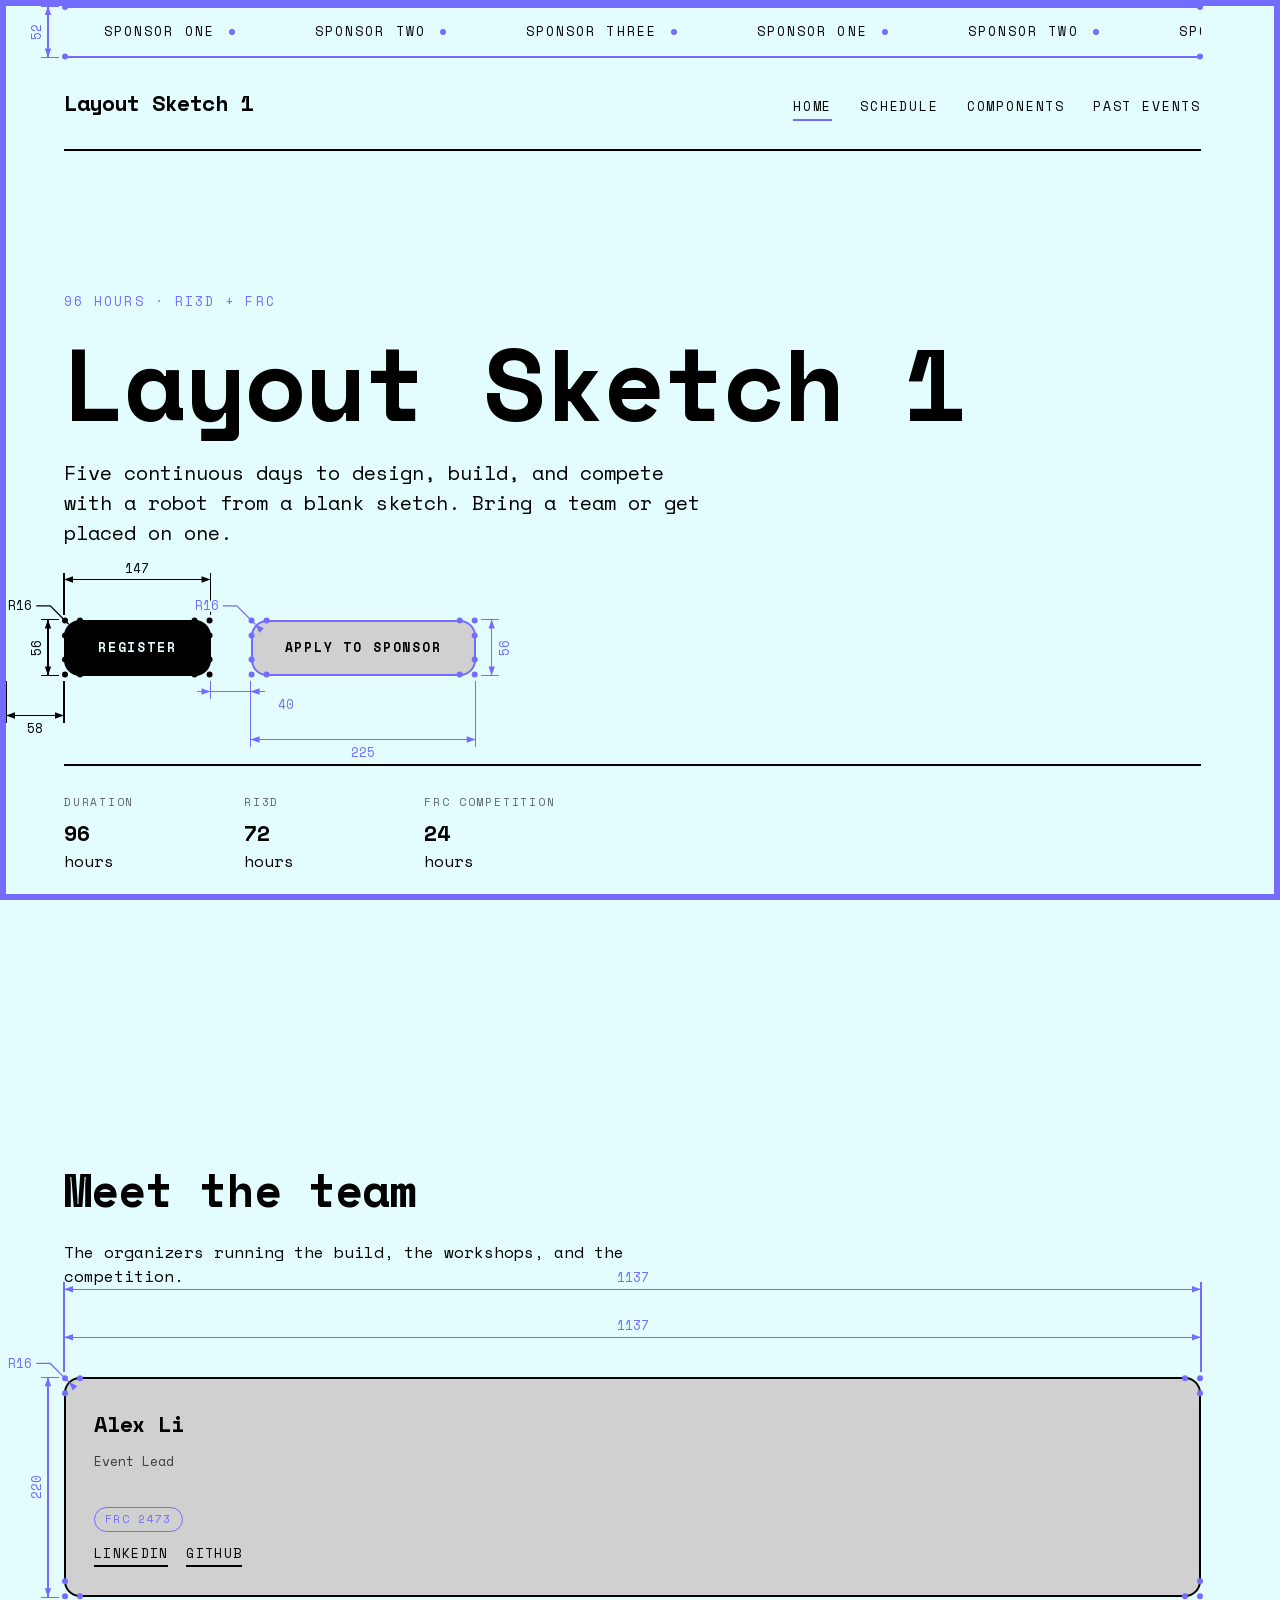
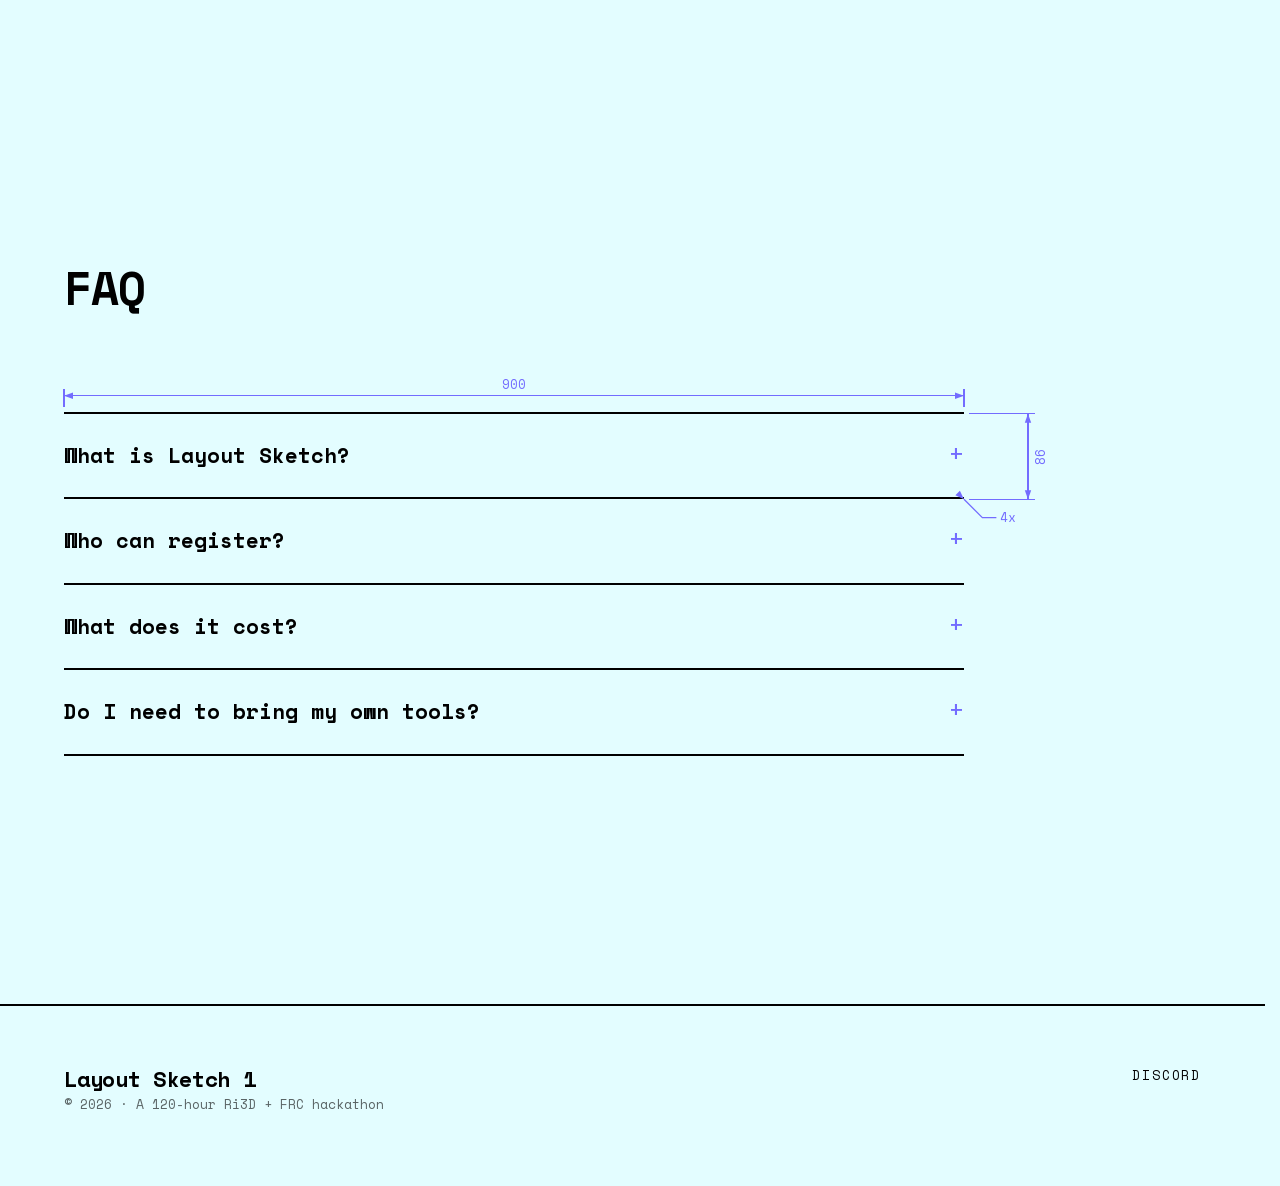
==== index.html @ 56ba16d6 "create site" ====
<!doctype html>
<html lang="en">
<head>
<meta charset="utf-8">
<meta name="viewport" content="width=device-width, initial-scale=1">
<title>Layout Sketch 1</title>
<meta name="description" content="Layout Sketch 1 is a 96-hour Ri3D and FRC competition hackathon. Register to compete or apply to sponsor.">
<link rel="icon" href="data:,">
<link rel="preload" as="font" type="font/woff2" href="assets/fonts/space-mono-400.woff2" crossorigin>
<link rel="stylesheet" href="assets/css/tokens.css">
<link rel="stylesheet" href="assets/css/base.css">
<link rel="stylesheet" href="assets/css/sketch.css">
<link rel="stylesheet" href="assets/css/pages.css">
</head>
<body>
<div class="sk-frame"></div>
<a class="skip-link" href="#main">Skip to content</a>

<div class="wrap">
  <!-- The track translates continuously, so the *wrapper* carries the
       annotation: dimensioning the moving track would repaint every frame and
       produce numbers that change 60 times a second. -->
  <div class="marquee" id="sponsor-marquee"
       data-dim data-dim-mode="fluid" data-dim-size="h"
       data-dim-side="h:left" data-dim-radius="none"
       data-dim-priority="5" data-dim-vw="1024+">
    <div class="marquee__track" data-marquee-track aria-label="Event sponsors"></div>
  </div>

  <header class="site-nav">
    <a class="site-nav__brand" href="index.html" data-site-name>Layout Sketch 1</a>
    <nav class="site-nav__links" data-nav aria-label="Primary"></nav>
  </header>
</div>

<main id="main">
  <section class="hero wrap">
    <p class="t-mono-caps hero__eyebrow">96 hours &middot; Ri3D + FRC</p>
    <h1 class="t-xl hero__title" id="hero-title">Layout&nbsp;Sketch&nbsp;1</h1>
    <p class="hero__lede">
      Five continuous days to design, build, and compete with a robot from a
      blank sketch. Bring a team or get placed on one.
    </p>

    <div class="hero__actions">
      <a class="sk-btn sk-btn--primary" href="#register" id="btn-register"
         data-dim data-dim-mode="fixed" data-dim-priority="5"
         data-dim-from="left:page">Register</a>

      <a class="sk-btn sk-btn--fluid" href="#sponsor" id="btn-sponsor"
         data-dim data-dim-mode="fluid" data-dim-priority="5"
         data-dim-side="w:bottom h:right"
         data-dim-from="left:#btn-register">Apply to sponsor</a>
    </div>

    <dl class="hero__meta">
      <div><dt>Duration</dt><dd>96</dd> hours</dd></div>
      <div><dt>Ri3D</dt><dd>72</dd> hours</dd></div>
      <div><dt>FRC Competition</dt><dd>24</dd> hours</dd></div>
    </dl>
  </section>

  <section class="section wrap" id="team">
    <div class="section__head">
      <h2>Meet the team</h2>
      <p>The organizers running the build, the workshops, and the competition.</p>
    </div>
    <!-- Repeated cards collapse to one annotated instance plus the grid
         pitch — twelve stacked copies of the same numbers is unreadable. -->
    <ul class="team-grid" id="team-grid" data-dim-repeat="first"
        data-dim data-dim-mode="fluid" data-dim-size="w"
        data-dim-radius="none" data-dim-dots="none" data-dim-priority="4"
        data-dim-vw="1024+"></ul>
  </section>

  <section class="section wrap" id="faq">
    <div class="section__head">
      <h2>FAQ</h2>
    </div>
    <div class="faq-list" id="faq-list" data-dim-repeat="first"
         data-dim data-dim-mode="fluid" data-dim-size="w"
         data-dim-radius="none" data-dim-dots="none" data-dim-priority="3"
         data-dim-vw="1024+"></div>
  </section>
</main>

<footer class="site-footer">
  <div class="wrap site-footer__inner">
    <div>
      <p class="t-lg" data-site-name>Layout Sketch 1</p>
      <p class="t-sm t-dim">&copy; <span data-year></span> &middot; A 120-hour Ri3D + FRC hackathon</p>
    </div>
    <ul class="site-footer__links" data-socials></ul>
  </div>
</footer>

<template id="tpl-team-card">
  <li class="team-card" data-dim-child
      data-dim-mode="fluid" data-dim-size="w,h" data-dim-priority="4"
      data-dim-side="w:top h:left">
    <p class="team-card__name" data-slot="name"></p>
    <p class="team-card__role" data-slot="role"></p>
    <p class="team-card__program"><span class="sk-tag sk-tag--fluid" data-slot="program"></span></p>
    <p class="team-card__links">
      <a data-slot="linkedin"></a>
      <a data-slot="github"></a>
    </p>
  </li>
</template>

<script type="module">
  import { render } from './assets/js/pages/landing.js';
  import Sketch from './assets/js/sketch/index.js';

  // Content first, annotations second: annotating before the JSON lands
  // would measure empty containers and flash the wrong numbers.
  await render();
  Sketch.init();
</script>
</body>
</html>
---- assets/css/tokens.css ----
:root {
  /* Palette — from the Layout Sketch logo */
  --sk-bg: #E3FDFF;
  --sk-fill: #D0D0D0;
  --sk-ink: #000000;
  --sk-fluid: #736CFF;
  --sk-warn: #E20000;

  /* Sketch geometry */
  --sk-stroke: 2px;
  --sk-radius: 16px;
  --sk-radius-lg: 32px;
  --sk-frame: 6px;

  /* Rhythm */
  --sk-gap: 24px;
  --sk-gutter: 64px;
  --sk-measure: 1200px;

  /* Type */
  --sk-font: "Space Mono", ui-monospace, SFMono-Regular, Menlo, monospace;
  --sk-fs-sm: 13px;
  --sk-fs: 16px;
  --sk-fs-lg: 22px;
  --sk-fs-xl: clamp(38px, 8vw, 104px);
}

/* Annotation gutters shrink on narrow viewports so dimension lanes still fit. */
@media (max-width: 1024px) {
  :root { --sk-gutter: 40px; }
}
@media (max-width: 768px) {
  :root { --sk-gutter: 24px; }
}
---- assets/css/base.css ----
@font-face {
  font-family: "Space Mono";
  font-style: normal;
  font-weight: 400;
  font-display: swap;
  src: url("../fonts/space-mono-400.woff2") format("woff2");
}
@font-face {
  font-family: "Space Mono";
  font-style: normal;
  font-weight: 700;
  font-display: swap;
  src: url("../fonts/space-mono-700.woff2") format("woff2");
}

*, *::before, *::after { box-sizing: border-box; }

html {
  /* Reserve the scrollbar: without this, a scrollbar appearing mid-session
     reflows the page and every measured dimension changes at once. */
  scrollbar-gutter: stable;
  -webkit-text-size-adjust: 100%;
}

body {
  margin: 0;
  background: var(--sk-bg);
  color: var(--sk-ink);
  font-family: var(--sk-font);
  font-size: var(--sk-fs);
  line-height: 1.5;
  overflow-x: hidden;
}

h1, h2, h3, h4, p, figure, ul, ol, dl, dd { margin: 0; }
ul, ol { padding: 0; list-style: none; }
img, svg { display: block; max-width: 100%; }
a { color: inherit; }
button { font: inherit; color: inherit; }

:where(a, button, summary, input, [tabindex]):focus-visible {
  outline: var(--sk-stroke) solid var(--sk-fluid);
  outline-offset: 3px;
}

/* Type scale */
.t-xl { font-size: var(--sk-fs-xl); font-weight: 700; line-height: 0.92; letter-spacing: -0.03em; }
.t-lg { font-size: var(--sk-fs-lg); font-weight: 700; letter-spacing: -0.01em; }
.t-sm { font-size: var(--sk-fs-sm); }
.t-mono-caps {
  font-size: var(--sk-fs-sm);
  text-transform: uppercase;
  letter-spacing: 0.16em;
}
.t-dim { opacity: 0.6; }

/* Layout */
.wrap {
  width: min(100% - (var(--sk-gutter) * 2), var(--sk-measure));
  margin-inline: auto;
}
.section { padding-block: clamp(64px, 10vw, 140px); }
.stack > * + * { margin-top: var(--sk-gap); }

.skip-link {
  position: absolute;
  left: -9999px;
}
.skip-link:focus {
  left: var(--sk-gutter);
  top: var(--sk-gutter);
  z-index: 10000;
  padding: 12px 20px;
  background: var(--sk-bg);
  border: var(--sk-stroke) solid var(--sk-ink);
}

.visually-hidden {
  position: absolute;
  width: 1px; height: 1px;
  margin: -1px; padding: 0;
  overflow: hidden;
  clip-path: inset(50%);
  white-space: nowrap;
}
---- assets/css/sketch.css ----
/* ---------------------------------------------------------------
   Sketch surfaces — the CAD look shared by buttons, cards, images
   --------------------------------------------------------------- */

.sk {
  background: var(--sk-fill);
  border: var(--sk-stroke) solid var(--sk-ink);
  border-radius: var(--sk-radius);
}

/* Elements whose geometry tracks the viewport are drawn in undefined blue,
   matching the colour of their dimension lines. */
.sk--fluid { border-color: var(--sk-fluid); }

.sk--hollow { background: transparent; }
.sk--lg { border-radius: var(--sk-radius-lg); }

/* Buttons. Note: no transform-based hover states anywhere on annotated
   elements — getBoundingClientRect is post-transform, so a scale() hover
   would make the dimension labels jump. */
.sk-btn {
  display: inline-flex;
  align-items: center;
  justify-content: center;
  gap: 10px;
  min-height: 56px;
  padding: 0 32px;
  background: var(--sk-fill);
  border: var(--sk-stroke) solid var(--sk-ink);
  border-radius: var(--sk-radius);
  font-weight: 700;
  font-size: var(--sk-fs-sm);
  text-transform: uppercase;
  letter-spacing: 0.14em;
  text-decoration: none;
  cursor: pointer;
  transition: background-color 120ms linear, color 120ms linear;
}
.sk-btn:hover { background: var(--sk-ink); color: var(--sk-bg); }
.sk-btn--primary { background: var(--sk-ink); color: var(--sk-bg); }
.sk-btn--primary:hover { background: var(--sk-fill); color: var(--sk-ink); }
.sk-btn--fluid { border-color: var(--sk-fluid); }
.sk-btn--fluid:hover { background: var(--sk-fluid); color: var(--sk-bg); }

/* The #736CFF page frame from the logo. Also the `page` target for
   data-dim-from, which is the semantically correct "screen wall" here. */
.sk-frame {
  position: fixed;
  inset: 0;
  border: var(--sk-frame) solid var(--sk-fluid);
  pointer-events: none;
  z-index: 9500;
}

.sk-tag {
  display: inline-block;
  padding: 3px 10px;
  border: 1px solid currentColor;
  border-radius: 999px;
  font-size: 11px;
  text-transform: uppercase;
  letter-spacing: 0.12em;
}
.sk-tag--fluid { color: var(--sk-fluid); }
.sk-tag--warn { color: var(--sk-warn); }

/* Failure state for a JSON section that could not load. */
.sk-message {
  padding: 28px 32px;
  border: var(--sk-stroke) dashed var(--sk-warn);
  border-radius: var(--sk-radius);
  color: var(--sk-warn);
}
.sk-message h3 { font-size: var(--sk-fs); margin-bottom: 6px; }
.sk-message p { font-size: var(--sk-fs-sm); color: var(--sk-ink); }

/* ---------------------------------------------------------------
   Annotation overlay
   --------------------------------------------------------------- */

[data-sketch-layer] {
  position: absolute;
  top: 0;
  left: 0;
  pointer-events: none;
  overflow: visible;
  z-index: 9000;
}
[data-sketch-layer="fixed"] {
  position: fixed;
  inset: 0;
  width: 100%;
  height: 100%;
  z-index: 9001;
}

.sk-ext,
.sk-dimline {
  stroke: var(--sk-ink);
  stroke-width: 1.25;
  fill: none;
  shape-rendering: crispEdges;
}
.sk-leader {
  stroke: var(--sk-ink);
  stroke-width: 1.25;
  fill: none;
  shape-rendering: geometricPrecision;
}
.sk-arrow {
  fill: var(--sk-ink);
  stroke: none;
  shape-rendering: geometricPrecision;
}
.sk-dot {
  fill: var(--sk-ink);
  stroke: none;
}
.sk-outline {
  fill: none;
  stroke: var(--sk-ink);
  stroke-width: var(--sk-stroke);
}

.sk-label {
  font-family: var(--sk-font);
  font-size: var(--sk-fs-sm);
  fill: var(--sk-ink);
  /* Paints a background-coloured halo *behind* the glyphs so numbers stay
     readable wherever they cross extension lines. */
  paint-order: stroke;
  stroke: var(--sk-bg);
  stroke-width: 4px;
  stroke-linejoin: round;
  user-select: none;
}

/* Fluid variants — every primitive gets one. */
.sk-g--fluid .sk-ext,
.sk-g--fluid .sk-dimline,
.sk-g--fluid .sk-leader,
.sk-g--fluid .sk-outline { stroke: var(--sk-fluid); }
.sk-g--fluid .sk-arrow,
.sk-g--fluid .sk-dot { fill: var(--sk-fluid); }
.sk-g--fluid .sk-label { fill: var(--sk-fluid); }

/* Global kill switch, used by the smallest responsive tier and by print. */
.sk-off [data-sketch-layer] { display: none; }

@media print {
  [data-sketch-layer], .sk-frame { display: none !important; }
}
---- assets/css/pages.css ----
/* ===============================================================
   Shared chrome
   =============================================================== */

.marquee {
  overflow: hidden;
  border-block: var(--sk-stroke) solid var(--sk-fluid);
  background: var(--sk-bg);
  margin-top: var(--sk-frame);
}
.marquee__track {
  display: flex;
  width: max-content;
  animation: marquee-scroll 32s linear infinite;
}
.marquee:hover .marquee__track,
.marquee:focus-within .marquee__track { animation-play-state: paused; }
@keyframes marquee-scroll {
  from { transform: translateX(0); }
  to { transform: translateX(-50%); }
}
@media (prefers-reduced-motion: reduce) {
  .marquee__track { animation: none; }
}
.marquee__item {
  display: flex;
  align-items: center;
  gap: 14px;
  padding: 14px 40px;
  font-size: var(--sk-fs-sm);
  text-transform: uppercase;
  letter-spacing: 0.16em;
  text-decoration: none;
  white-space: nowrap;
}
.marquee__item::after {
  content: "";
  width: 6px; height: 6px;
  background: var(--sk-fluid);
  border-radius: 50%;
}

.site-nav {
  display: flex;
  flex-wrap: wrap;
  align-items: baseline;
  justify-content: space-between;
  gap: var(--sk-gap);
  padding-block: 28px;
  border-bottom: var(--sk-stroke) solid var(--sk-ink);
}
.site-nav__brand {
  font-weight: 700;
  font-size: var(--sk-fs-lg);
  letter-spacing: -0.02em;
  text-decoration: none;
}
.site-nav__links { display: flex; flex-wrap: wrap; gap: 28px; }
.site-nav__link {
  font-size: var(--sk-fs-sm);
  text-transform: uppercase;
  letter-spacing: 0.14em;
  text-decoration: none;
  padding-bottom: 3px;
  border-bottom: 2px solid transparent;
}
.site-nav__link:hover { border-bottom-color: var(--sk-ink); }
.site-nav__link.is-active { border-bottom-color: var(--sk-fluid); }

.site-footer {
  margin-top: 120px;
  padding-block: 56px 72px;
  border-top: var(--sk-stroke) solid var(--sk-ink);
}
.site-footer__inner {
  display: flex;
  flex-wrap: wrap;
  gap: var(--sk-gap);
  justify-content: space-between;
  align-items: flex-start;
}
.site-footer__links { display: flex; flex-wrap: wrap; gap: 24px; }
.site-footer__link {
  font-size: var(--sk-fs-sm);
  text-transform: uppercase;
  letter-spacing: 0.14em;
  text-decoration: none;
  border-bottom: 2px solid transparent;
}
.site-footer__link:hover { border-bottom-color: var(--sk-fluid); }

.page-head { padding-block: clamp(64px, 9vw, 120px) 48px; }
.page-head h1 { max-width: 20ch; }
.page-head p { max-width: 62ch; margin-top: 20px; }

.section__head { margin-bottom: clamp(48px, 7vw, 96px); }
.section__head h2 { font-size: clamp(28px, 4vw, 46px); font-weight: 700; letter-spacing: -0.02em; }
.section__head p { max-width: 60ch; margin-top: 16px; }

/* ===============================================================
   Landing
   =============================================================== */

.hero { padding-block: clamp(72px, 11vw, 168px) clamp(80px, 12vw, 180px); }
.hero__eyebrow { color: var(--sk-fluid); }
.hero__title { margin-block: 24px 28px; }
.hero__lede { max-width: 54ch; font-size: clamp(16px, 1.6vw, 20px); }
.hero__actions {
  display: flex;
  flex-wrap: wrap;
  gap: 40px;
  margin-top: 72px;
}
.hero__meta {
  display: flex;
  flex-wrap: wrap;
  gap: 40px;
  margin-top: 88px;
  padding-top: 28px;
  border-top: var(--sk-stroke) solid var(--sk-ink);
}
.hero__meta div { min-width: 140px; }
.hero__meta dt { font-size: 11px; text-transform: uppercase; letter-spacing: 0.16em; opacity: 0.6; }
.hero__meta dd { font-size: var(--sk-fs-lg); font-weight: 700; margin-top: 6px; }

.team-grid {
  display: grid;
  grid-template-columns: repeat(auto-fit, minmax(250px, 1fr));
  gap: 56px;
}
.team-card {
  background: var(--sk-fill);
  border: var(--sk-stroke) solid var(--sk-ink);
  border-radius: var(--sk-radius);
  padding: 28px;
  display: flex;
  flex-direction: column;
  gap: 12px;
  min-height: 220px;
}
.team-card__name { font-size: var(--sk-fs-lg); font-weight: 700; letter-spacing: -0.01em; }
.team-card__role { font-size: var(--sk-fs-sm); opacity: 0.7; }
.team-card__program { margin-top: auto; }
.team-card__links { display: flex; gap: 18px; flex-wrap: wrap; }
.team-card__links a {
  font-size: var(--sk-fs-sm);
  text-transform: uppercase;
  letter-spacing: 0.1em;
  border-bottom: 2px solid var(--sk-ink);
  text-decoration: none;
  padding-bottom: 2px;
}
.team-card__links a:hover { border-bottom-color: var(--sk-fluid); color: var(--sk-fluid); }

.faq-list { border-top: var(--sk-stroke) solid var(--sk-ink); max-width: 900px; }
.faq-item { border-bottom: var(--sk-stroke) solid var(--sk-ink); }
.faq-item__q {
  display: flex;
  justify-content: space-between;
  gap: 24px;
  align-items: baseline;
  padding: 26px 0;
  font-size: clamp(17px, 2vw, 21px);
  font-weight: 700;
  cursor: pointer;
  list-style: none;
}
.faq-item__q::-webkit-details-marker { display: none; }
.faq-item__q::after { content: "+"; font-weight: 400; color: var(--sk-fluid); font-size: 26px; line-height: 1; }
.faq-item[open] .faq-item__q::after { content: "\2212"; }
.faq-item__a { padding-bottom: 28px; max-width: 66ch; }

/* ===============================================================
   Schedule — vertical gantt
   =============================================================== */

.gantt {
  display: grid;
  grid-template-columns: 104px repeat(3, minmax(0, 1fr));
  gap: 28px;
  position: relative;
}
.gantt__head {
  font-size: 11px;
  text-transform: uppercase;
  letter-spacing: 0.16em;
  padding-bottom: 14px;
  border-bottom: var(--sk-stroke) solid var(--sk-ink);
  margin-bottom: 18px;
}
.gantt__col { position: relative; }

.gantt__axis { position: relative; }
.gantt__tick {
  position: absolute;
  left: 0;
  right: 0;
  font-size: 11px;
  letter-spacing: 0.08em;
  opacity: 0.65;
  border-top: 1px dashed currentColor;
  padding-top: 4px;
}
.gantt__phase {
  position: absolute;
  left: 56px;
  right: 0;
  border: var(--sk-stroke) solid var(--sk-ink);
  border-radius: 6px;
  background: var(--sk-fill);
  display: flex;
  align-items: flex-start;
  padding: 8px 6px;
  font-size: 11px;
  font-weight: 700;
  text-transform: uppercase;
  letter-spacing: 0.1em;
  writing-mode: vertical-rl;
}
.gantt__phase--alt { background: var(--sk-fluid); color: var(--sk-bg); border-color: var(--sk-fluid); }

/* A short phase has little band to run its label along. Tighter type buys
   the room back; the ellipsis below is the last resort for a label no
   amount of tightening will fit, so it can never cut a glyph in half. */
.gantt__phase--tight { padding: 3px 4px; }
.gantt__phase--tight span { font-size: 9px; letter-spacing: 0.02em; }
.gantt__phase span {
  display: block;
  max-height: 100%;
  overflow: hidden;
  white-space: nowrap;
  text-overflow: ellipsis;
}

.gantt__lane { position: relative; border-left: 1px dashed rgba(0, 0, 0, 0.35); }
.gantt__block {
  position: absolute;
  left: 10px;
  right: 0;
  background: var(--sk-fill);
  border: var(--sk-stroke) solid var(--sk-ink);
  border-radius: var(--sk-radius);
  padding: 14px 16px;
  overflow: hidden;
  text-decoration: none;
  display: block;
}
a.gantt__block { border-color: var(--sk-fluid); }
a.gantt__block:hover { background: var(--sk-fluid); color: var(--sk-bg); }
.gantt__block strong { display: block; font-size: var(--sk-fs-sm); line-height: 1.3; }
.gantt__block span { font-size: 11px; opacity: 0.7; letter-spacing: 0.08em; }
.gantt__block--compact {
  padding: 8px 16px;
  display: flex;
  align-items: center;
}
.gantt__block--compact strong { font-size: 12px; }

.workshop-list { display: grid; gap: 28px; max-width: 900px; }
.workshop-row {
  display: flex;
  flex-wrap: wrap;
  align-items: baseline;
  justify-content: space-between;
  gap: 20px;
  padding: 26px 28px;
  background: var(--sk-fill);
  border: var(--sk-stroke) solid var(--sk-ink);
  border-radius: var(--sk-radius);
  text-decoration: none;
}
.workshop-row:hover { border-color: var(--sk-fluid); color: var(--sk-fluid); }
.workshop-row__title { font-size: var(--sk-fs-lg); font-weight: 700; letter-spacing: -0.01em; }
.workshop-row__meta { font-size: var(--sk-fs-sm); opacity: 0.75; }

/* ===============================================================
   Workshop detail
   =============================================================== */

.workshop-detail { display: grid; gap: 56px; max-width: 820px; }
.workshop-detail__meta {
  display: flex;
  flex-wrap: wrap;
  gap: 36px;
  padding: 28px 32px;
  background: var(--sk-fill);
  border: var(--sk-stroke) solid var(--sk-ink);
  border-radius: var(--sk-radius);
}
.workshop-detail__meta dt { font-size: 11px; text-transform: uppercase; letter-spacing: 0.16em; opacity: 0.6; }
.workshop-detail__meta dd { font-weight: 700; margin-top: 5px; }
.workshop-detail h2 { font-size: var(--sk-fs-lg); margin-bottom: 14px; }
.workshop-detail li { padding-left: 22px; position: relative; margin-bottom: 8px; }
.workshop-detail li::before { content: "\2014"; position: absolute; left: 0; color: var(--sk-fluid); }

/* ===============================================================
   Past events
   =============================================================== */

.event-feature {
  background: var(--sk-fill);
  border: var(--sk-stroke) solid var(--sk-ink);
  border-radius: var(--sk-radius-lg);
  padding: clamp(32px, 5vw, 64px);
  display: grid;
  gap: 32px;
}
.event-feature__head { display: flex; flex-wrap: wrap; gap: 20px; align-items: baseline; justify-content: space-between; }
.event-feature__title { font-size: clamp(26px, 3.4vw, 40px); font-weight: 700; letter-spacing: -0.02em; }
.event-feature__summary { max-width: 62ch; }
.event-feature li { padding-left: 26px; position: relative; margin-bottom: 10px; }
.event-feature li::before { content: "\2713"; position: absolute; left: 0; color: var(--sk-fluid); }

/* Same reasoning as .filters: leaves room for a dimension escalated to an
   outer lane so it can't land on the next row's heading. */
.event-list { display: grid; gap: 140px; max-width: 900px; }
.event-row {
  display: grid;
  gap: 10px;
  padding: 28px 32px;
  border: var(--sk-stroke) solid var(--sk-ink);
  border-radius: var(--sk-radius);
}
.event-row__head { display: flex; flex-wrap: wrap; gap: 16px; align-items: baseline; justify-content: space-between; }
.event-row__title { font-size: var(--sk-fs-lg); font-weight: 700; }
.event-row__meta { font-size: var(--sk-fs-sm); opacity: 0.7; }

/* ===============================================================
   Components
   =============================================================== */

/* Generous gaps: the annotated chip's radius leader and height dimension
   need clear space between the two rows. */
/* Rows stack close enough that a dimension pushed to an outer lane (up to
   baseGap + 3*laneStep + label height, ~140px worst case) can reach the row
   below it — this gap has to clear that, not just look tidy. */
.filters { display: grid; gap: 140px; margin-bottom: 96px; }
/* Row-gap and column-gap are set separately: chips can stay tight
   horizontally, but if the row wraps (enough chips to need a second line),
   that line needs the same ~140px clearance as any other stacked group, or
   a wrapped chip lands directly in the representative chip's own dimension
   line, which sits below it. */
.filters__row { display: flex; flex-wrap: wrap; gap: 140px 12px; align-items: center; }
.filters__label {
  font-size: 11px;
  text-transform: uppercase;
  letter-spacing: 0.16em;
  opacity: 0.6;
  min-width: 74px;
}

.filters__chips { display: flex; flex-wrap: wrap; gap: 140px 12px; align-items: center; }

/* The type row has enough chips to wrap on its own, but left alone it breaks
   7-then-1 — one lonely chip on a mostly empty second line. Capping the chip
   block forces an even split, and the plate then occupies the whole void
   beside it rather than a single line's leftover. */
.filters__row[data-filter-row="type"] { align-items: stretch; gap: 12px 56px; }
/* Sized to hug the wider of the two wrapped lines (~600px) while still
   fitting four chips on the first — anything larger just pads the block with
   slack the plate could be using. */
.filters__row[data-filter-row="type"] .filters__chips { max-width: 620px; }

/* The plate exists to fill the void beside the chips, and that void only
   exists once the row is wide enough to leave one. Narrower than that the
   chips reflow across the full width, and the plate would wrap onto its own
   flex line — collapsing to a zero-height sliver, since its only children are
   absolutely positioned. Below the annotation breakpoint it simply goes away. */
.filters__plate { display: none; }

/* 1210px is measured, not estimated: it's the first width at which the label,
   the capped chip block, the gaps and the plate's 260px minimum all fit on one
   line. At 1200 the plate wraps underneath the chips, which is not the thing
   it's for, so below this it doesn't render at all. */
@media (min-width: 1210px) {
  .filters__plate {
    display: block;
    position: relative;
    flex: 1 1 0;
    min-width: 260px;
    min-height: 150px;
    align-self: stretch;
  }
}
.filters__plate.sk { border-radius: 8px; }

/* Holes are real elements so the annotation engine measures them like any
   other feature. Percentage positions keep them located relative to the
   plate, so their dimensions stay live as it resizes. */
.plate__hole {
  position: absolute;
  border: var(--sk-stroke) solid var(--sk-fluid);
  border-radius: 50%;
  background: var(--sk-bg);
  transform: translate(-50%, -50%);
}
.plate__hole--lg {
  width: 46px;
  height: 46px;
  /* Far enough in that its radius leader, which exits up-left, lands inside
     the plate instead of running off the edge. */
  left: 32%;
  top: 50%;
}
.plate__pattern {
  position: absolute;
  right: 9%;
  top: 50%;
  transform: translateY(-50%);
  display: flex;
  align-items: center;
  gap: 30px;
}
.plate__pattern .plate__hole {
  position: relative;
  width: 22px;
  height: 22px;
  transform: none;
}
.chip {
  padding: 8px 18px;
  background: transparent;
  border: var(--sk-stroke) solid var(--sk-ink);
  border-radius: 999px;
  font-size: 11px;
  text-transform: uppercase;
  letter-spacing: 0.12em;
  cursor: pointer;
}
.chip[aria-pressed="true"] { background: var(--sk-ink); color: var(--sk-bg); }
.chip:hover { border-color: var(--sk-fluid); }

.scope-group { margin-bottom: 96px; }
.scope-group__head {
  display: flex;
  flex-wrap: wrap;
  gap: 16px;
  align-items: baseline;
  justify-content: space-between;
  padding-bottom: 16px;
  border-bottom: var(--sk-stroke) solid var(--sk-ink);
  margin-bottom: 40px;
}
.scope-group__title { font-size: clamp(22px, 3vw, 32px); font-weight: 700; letter-spacing: -0.02em; }
/* Leaves room for the representative card's dimensions to sit below it
   without running into the next group's heading. */
/* Worst-case lane escalation for the representative card's width dimension
   can reach ~140px below it, past the smaller gap this used to be. */
.type-group { margin-bottom: 140px; }
.type-group__title {
  font-size: 11px;
  text-transform: uppercase;
  letter-spacing: 0.16em;
  opacity: 0.6;
  margin-bottom: 30px;
}
.component-grid {
  display: grid;
  grid-template-columns: repeat(auto-fill, minmax(240px, 1fr));
  gap: 24px;
}
.component-card {
  position: relative;
  background: var(--sk-fill);
  border: var(--sk-stroke) solid var(--sk-ink);
  border-radius: var(--sk-radius);
  padding: 22px 24px;
  display: grid;
  gap: 8px;
  align-content: start;
  min-height: 130px;
}
/* Leaves the top-right corner clear for the upgrade mark. */
.component-card__name { font-weight: 700; padding-right: 34px; }

/* Upgrade mark: a CAD balloon callout in the card's top-right corner. Kept in
   --sk-ink rather than colour-coded per upgrade, because on this site colour
   already means something specific (black is fixed geometry, blue is
   viewport-dependent) and a third meaning would muddy it. The letter carries
   the distinction. */
.component-card__upgrade {
  position: absolute;
  top: 16px;
  right: 16px;
  width: 26px;
  height: 26px;
  display: grid;
  place-items: center;
  border: var(--sk-stroke) solid var(--sk-ink);
  border-radius: 50%;
  background: var(--sk-bg);
  font-size: 12px;
  font-weight: 700;
  line-height: 1;
}

.upgrade-legend {
  display: flex;
  flex-wrap: wrap;
  gap: 12px 28px;
  margin-top: 28px;
  font-size: var(--sk-fs-sm);
}
.upgrade-legend li { display: flex; align-items: center; gap: 10px; }
.upgrade-legend__mark {
  width: 24px;
  height: 24px;
  flex: none;
  display: grid;
  place-items: center;
  border: var(--sk-stroke) solid var(--sk-ink);
  border-radius: 50%;
  font-size: 11px;
  font-weight: 700;
  line-height: 1;
}
.component-card__qty { font-size: 11px; text-transform: uppercase; letter-spacing: 0.12em; color: var(--sk-fluid); }
.component-card__notes { font-size: var(--sk-fs-sm); opacity: 0.7; }
.is-empty { opacity: 0.6; font-size: var(--sk-fs-sm); }

@media (max-width: 760px) {
  .gantt { grid-template-columns: 72px repeat(3, minmax(0, 1fr)); gap: 12px; }
  .gantt__phase { left: 34px; }
  .team-grid { gap: 32px; }
  .hero__actions { gap: 24px; }
}
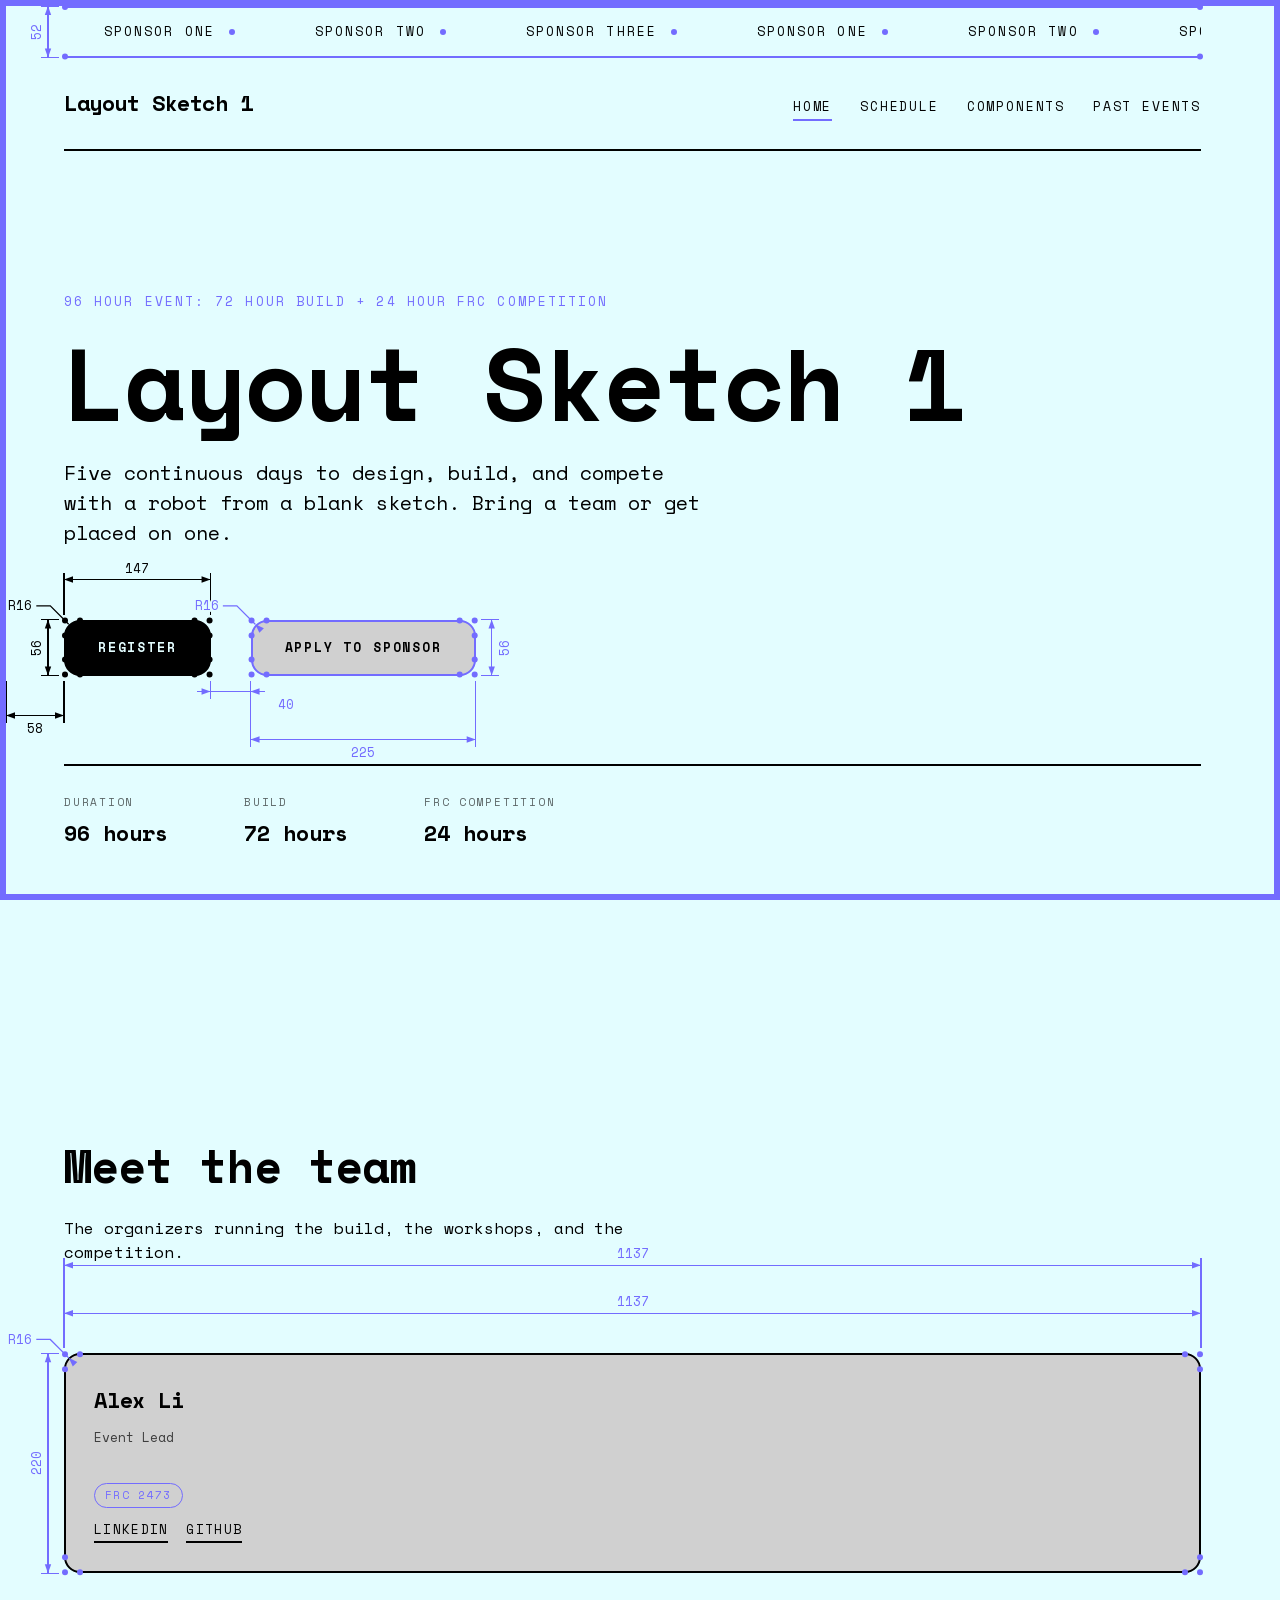
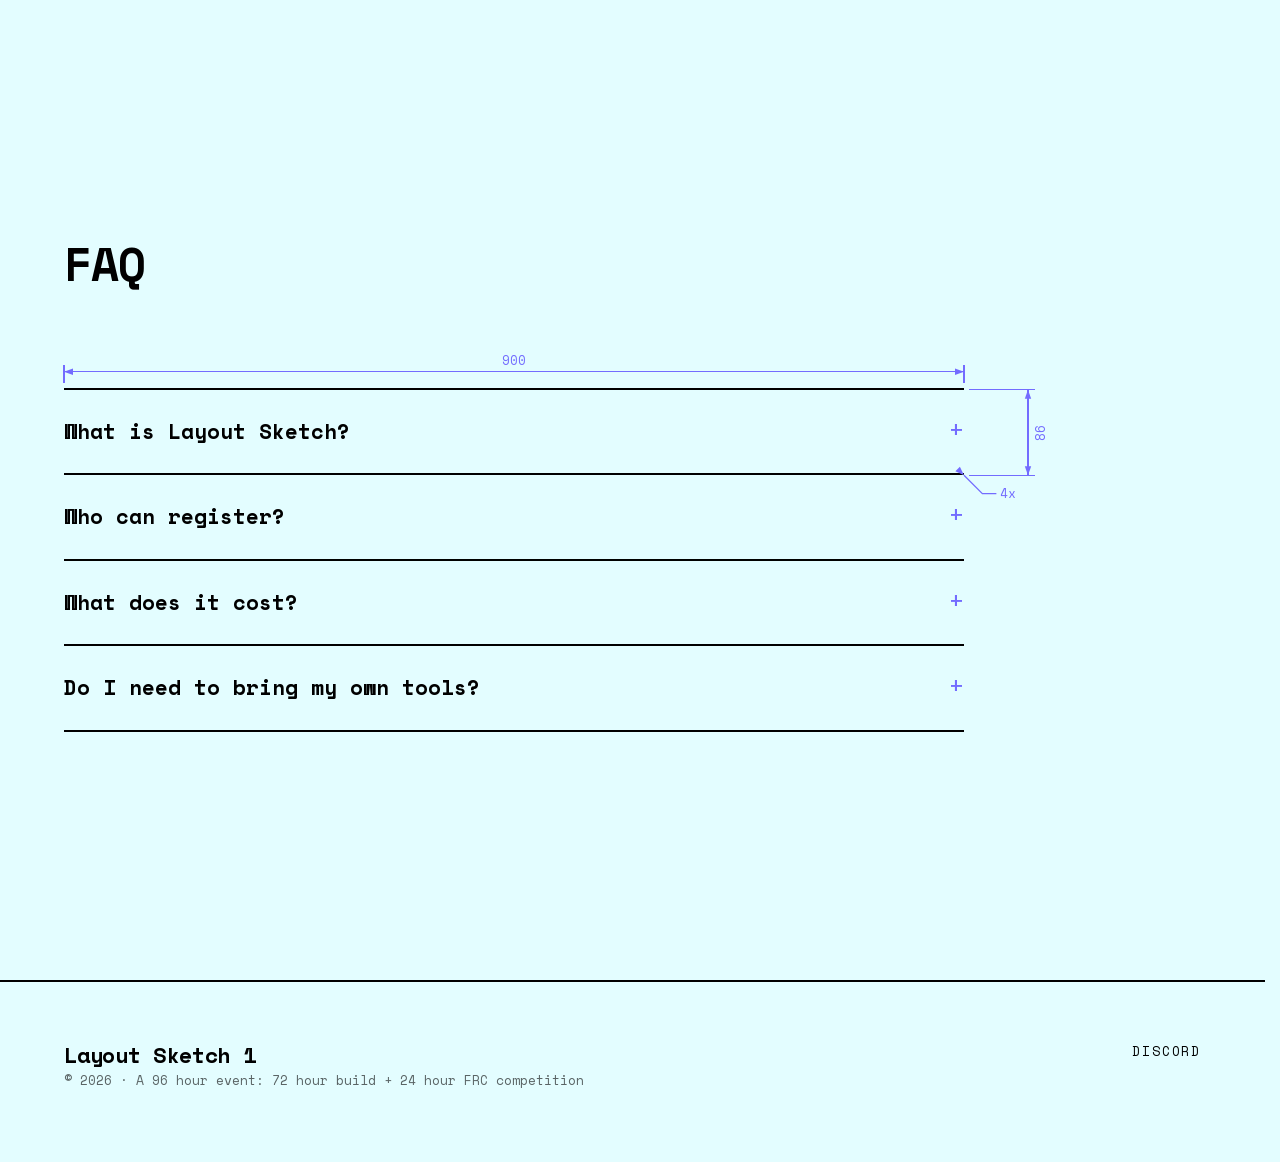
==== commit a0370fd0: "updates" ====
--- a/index.html
+++ b/index.html
@@ -3,9 +3,9 @@
 <head>
 <meta charset="utf-8">
 <meta name="viewport" content="width=device-width, initial-scale=1">
-<title>Layout Sketch 1</title>
-<meta name="description" content="Layout Sketch 1 is a 96-hour Ri3D and FRC competition hackathon. Register to compete or apply to sponsor.">
-<link rel="icon" href="data:,">
+<title>Layout Sketch One</title>
+<meta name="description" content="Layout Sketch One is a 96 hour event: 72 hour build + 24 hour FRC competition. Register to compete or apply to sponsor.">
+<link rel="icon" type="image/png" sizes="512x512" href="assets/img/logo.png">
 <link rel="preload" as="font" type="font/woff2" href="assets/fonts/space-mono-400.woff2" crossorigin>
 <link rel="stylesheet" href="assets/css/tokens.css">
 <link rel="stylesheet" href="assets/css/base.css">
@@ -35,7 +35,7 @@
 
 <main id="main">
   <section class="hero wrap">
-    <p class="t-mono-caps hero__eyebrow">96 hours &middot; Ri3D + FRC</p>
+    <p class="t-mono-caps hero__eyebrow">96 hour event: 72 hour build + 24 hour FRC competition</p>
     <h1 class="t-xl hero__title" id="hero-title">Layout&nbsp;Sketch&nbsp;1</h1>
     <p class="hero__lede">
       Five continuous days to design, build, and compete with a robot from a
@@ -47,16 +47,16 @@
          data-dim data-dim-mode="fixed" data-dim-priority="5"
          data-dim-from="left:page">Register</a>
 
-      <a class="sk-btn sk-btn--fluid" href="#sponsor" id="btn-sponsor"
+      <a class="sk-btn sk-btn--fluid" href="sponsors.html" id="btn-sponsor"
          data-dim data-dim-mode="fluid" data-dim-priority="5"
          data-dim-side="w:bottom h:right"
          data-dim-from="left:#btn-register">Apply to sponsor</a>
     </div>
 
     <dl class="hero__meta">
-      <div><dt>Duration</dt><dd>96</dd> hours</dd></div>
-      <div><dt>Ri3D</dt><dd>72</dd> hours</dd></div>
-      <div><dt>FRC Competition</dt><dd>24</dd> hours</dd></div>
+      <div><dt>Duration</dt><dd>96 hours</dd></div>
+      <div><dt>Build</dt><dd>72 hours</dd></div>
+      <div><dt>FRC Competition</dt><dd>24 hours</dd></div>
     </dl>
   </section>
 
@@ -88,7 +88,7 @@
   <div class="wrap site-footer__inner">
     <div>
       <p class="t-lg" data-site-name>Layout Sketch 1</p>
-      <p class="t-sm t-dim">&copy; <span data-year></span> &middot; A 120-hour Ri3D + FRC hackathon</p>
+      <p class="t-sm t-dim">&copy; <span data-year></span> &middot; A 96 hour event: 72 hour build + 24 hour FRC competition</p>
     </div>
     <ul class="site-footer__links" data-socials></ul>
   </div>
--- a/assets/css/pages.css
+++ b/assets/css/pages.css
@@ -176,7 +176,7 @@
 
 .gantt {
   display: grid;
-  grid-template-columns: 104px repeat(3, minmax(0, 1fr));
+  grid-template-columns: 104px repeat(3, minmax(0, 1fr)) 150px;
   gap: 28px;
   position: relative;
 }
@@ -218,6 +218,19 @@
   writing-mode: vertical-rl;
 }
 .gantt__phase--alt { background: var(--sk-fluid); color: var(--sk-bg); border-color: var(--sk-fluid); }
+
+/* Right axis: real wall-clock date/time, in contrast to the left axis's
+   elapsed-hour ticks. A slim warning-coloured rule marks each late-night
+   window (12am–6am); tick text is padded clear of it so the rule reads as a
+   flag rather than colliding with the label. */
+.gantt__tick--date { padding-left: 16px; }
+.gantt__night {
+  position: absolute;
+  left: 0;
+  width: 6px;
+  border-radius: 3px;
+  background: var(--sk-warn);
+}
 
 /* A short phase has little band to run its label along. Tighter type buys
    the room back; the ellipsis below is the last resort for a label no
@@ -518,9 +531,115 @@
 .component-card__notes { font-size: var(--sk-fs-sm); opacity: 0.7; }
 .is-empty { opacity: 0.6; font-size: var(--sk-fs-sm); }
 
+/* ===============================================================
+   Sponsorship prospectus
+   =============================================================== */
+
+/* Stat tiles reused outside the hero, where there's no top border to hang
+   off of. */
+.hero__meta--flush { margin-top: 0; padding-top: 0; border-top: none; }
+
+.why-list { display: grid; gap: 18px; max-width: 66ch; }
+.why-list li { padding-left: 26px; position: relative; }
+.why-list li::before { content: "\2713"; position: absolute; left: 0; color: var(--sk-fluid); }
+
+.benefit-table-wrap {
+  /* A 5-column comparison table doesn't reflow onto a phone screen the way
+     prose does — it scrolls in its own box rather than forcing the page
+     wider than the viewport. `overflow-x: auto` alone isn't sufficient: a
+     table's intrinsic min-width can still leak past it and inflate
+     documentElement.scrollWidth, scrolling the whole page horizontally
+     even though the wrapper itself measures as properly contained.
+     `contain: paint` forces a real containing block regardless. */
+  overflow-x: auto;
+  contain: paint;
+}
+.benefit-table {
+  width: 100%;
+  min-width: 640px;
+  border-collapse: collapse;
+  table-layout: fixed;
+}
+.benefit-table th, .benefit-table td {
+  border: var(--sk-stroke) solid var(--sk-ink);
+  padding: 14px 16px;
+}
+.benefit-table__corner { border: none; }
+.benefit-table th:first-child, .benefit-table td:first-child { width: 34%; text-align: left; }
+
+.tier-head {
+  background: var(--sk-fill);
+  text-align: center;
+  vertical-align: top;
+}
+.tier-head__name {
+  display: block;
+  font-size: var(--sk-fs-sm);
+  font-weight: 700;
+  text-transform: uppercase;
+  letter-spacing: 0.1em;
+}
+.tier-head__price {
+  display: block;
+  margin-top: 6px;
+  font-size: var(--sk-fs-lg);
+  font-weight: 700;
+  color: var(--sk-fluid);
+}
+
+.benefit-table__label { font-weight: 600; text-align: left; }
+.benefit-table tbody tr:nth-child(even) { background: var(--sk-fill); }
+.benefit-table td:not(:first-child) { text-align: center; }
+
+/* Checkbox grid: an empty square is "not included," a filled square with a
+   check is "included" — drawn with a pseudo-element so the markup only has
+   to say which state applies, not which glyph represents it. */
+.benefit-table__check {
+  display: inline-block;
+  width: 20px;
+  height: 20px;
+  border: var(--sk-stroke) solid var(--sk-ink);
+  border-radius: 4px;
+  position: relative;
+  vertical-align: middle;
+}
+.benefit-table__check.is-included { background: var(--sk-ink); }
+.benefit-table__check.is-included::after {
+  content: "";
+  position: absolute;
+  left: 50%;
+  top: 42%;
+  width: 5px;
+  height: 9px;
+  border: solid var(--sk-bg);
+  border-width: 0 2px 2px 0;
+  transform: translate(-50%, -50%) rotate(45deg);
+}
+
+/* A benefit that differs by degree rather than presence — "mention" vs.
+   "keynote" — reads as a small tag, not a checkbox, so it's never mistaken
+   for a plain yes/no. */
+.benefit-table__value {
+  display: inline-block;
+  padding: 4px 10px;
+  border: 1px solid var(--sk-fluid);
+  border-radius: 999px;
+  font-size: 11px;
+  font-weight: 700;
+  text-transform: capitalize;
+  letter-spacing: 0.04em;
+  color: var(--sk-fluid);
+}
+
+.sponsor-contact { display: grid; gap: 32px; max-width: 66ch; }
+
 @media (max-width: 760px) {
+  /* The date/time column is supplementary at this width — the block labels
+     already carry hour spans. Dropping its track (not just hiding its
+     content) keeps it from reserving a blank 150px column. */
   .gantt { grid-template-columns: 72px repeat(3, minmax(0, 1fr)); gap: 12px; }
   .gantt__phase { left: 34px; }
+  .gantt__axis--dates, .gantt__head--dates { display: none; }
   .team-grid { gap: 32px; }
   .hero__actions { gap: 24px; }
 }
